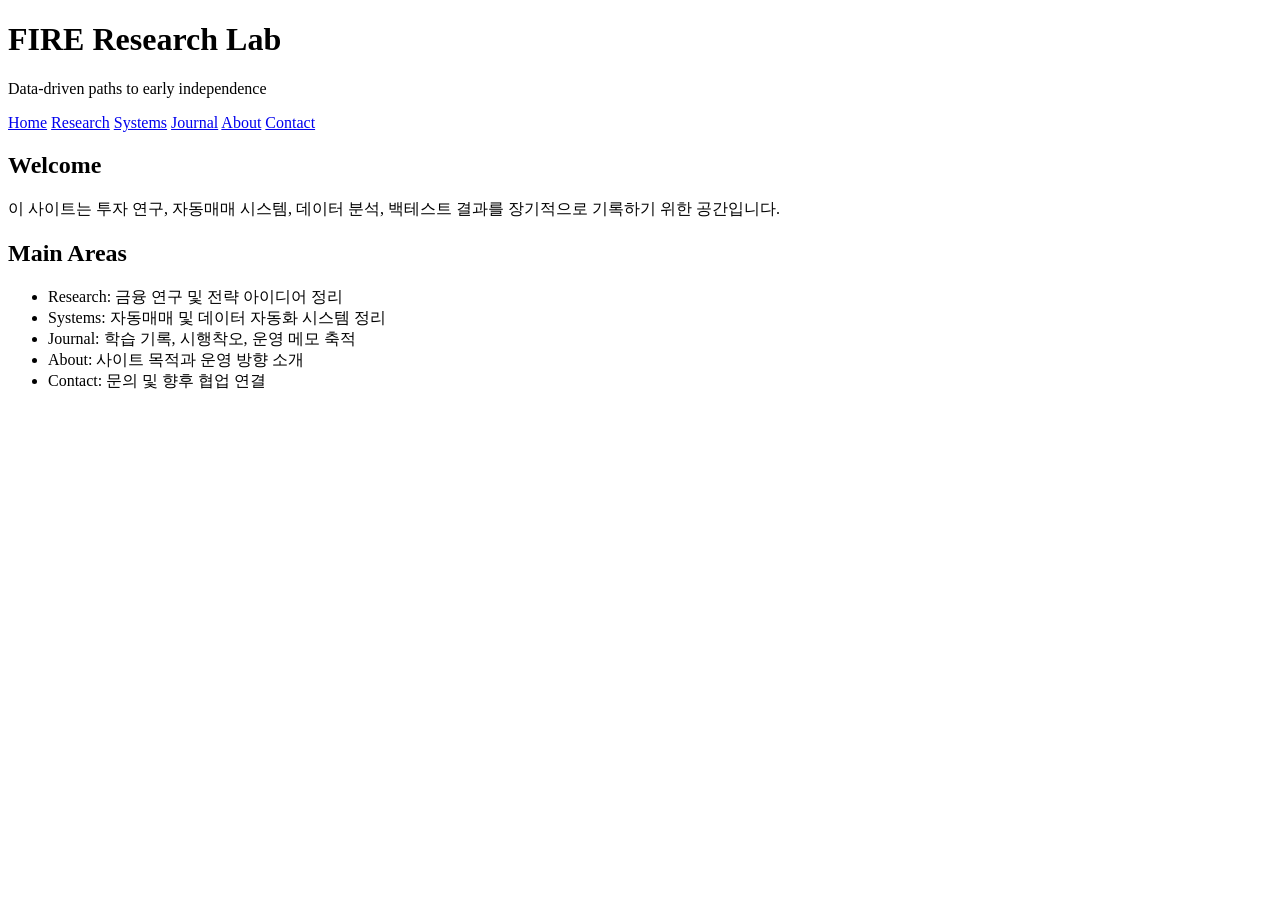
==== index.html @ 4ed4e059 "Update index.html" ====
<!DOCTYPE html>
<html lang="ko">
<head>
  <meta charset="UTF-8">
  <meta name="viewport" content="width=device-width, initial-scale=1.0">
  <title>FIRE Research Lab</title>
  <meta name="description" content="투자 연구, 자동매매, 백테스트, 데이터 분석을 기록하는 개인 금융 연구 사이트">
  <link rel="stylesheet" href="css/style.css">
</head>
<body>

  <header class="site-header">
    <div class="container">
      <h1 class="site-title">FIRE Research Lab</h1>
      <p class="site-subtitle">Data-driven paths to early independence</p>

      <nav class="site-nav">
        <a href="index.html" class="active">Home</a>
        <a href="research.html">Research</a>
        <a href="systems.html">Systems</a>
        <a href="journal.html">Journal</a>
        <a href="about.html">About</a>
        <a href="contact.html">Contact</a>
      </nav>
    </div>
  </header>

  <main class="container">
    <section class="card">
      <h2>Welcome</h2>
      <p>
        이 사이트는 투자 연구, 자동매매 시스템, 데이터 분석, 백테스트 결과를 장기적으로 기록하기 위한 공간입니다.
      </p>
    </section>

    <section class="card">
      <h2>Main Areas</h2>
      <ul>
        <li>Research: 금융 연구 및 전략 아이디어 정리</li>
        <li>Systems: 자동매매 및 데이터 자동화 시스템 정리</li>
        <li>Journal: 학습 기록, 시행착오, 운영 메모 축적</li>
        <li>About: 사이트 목적과 운영 방향 소개</li>
        <li>Contact: 문의 및 향후 협업 연결</li>
      </ul>
    </section>
  </main>

</body>
</html>
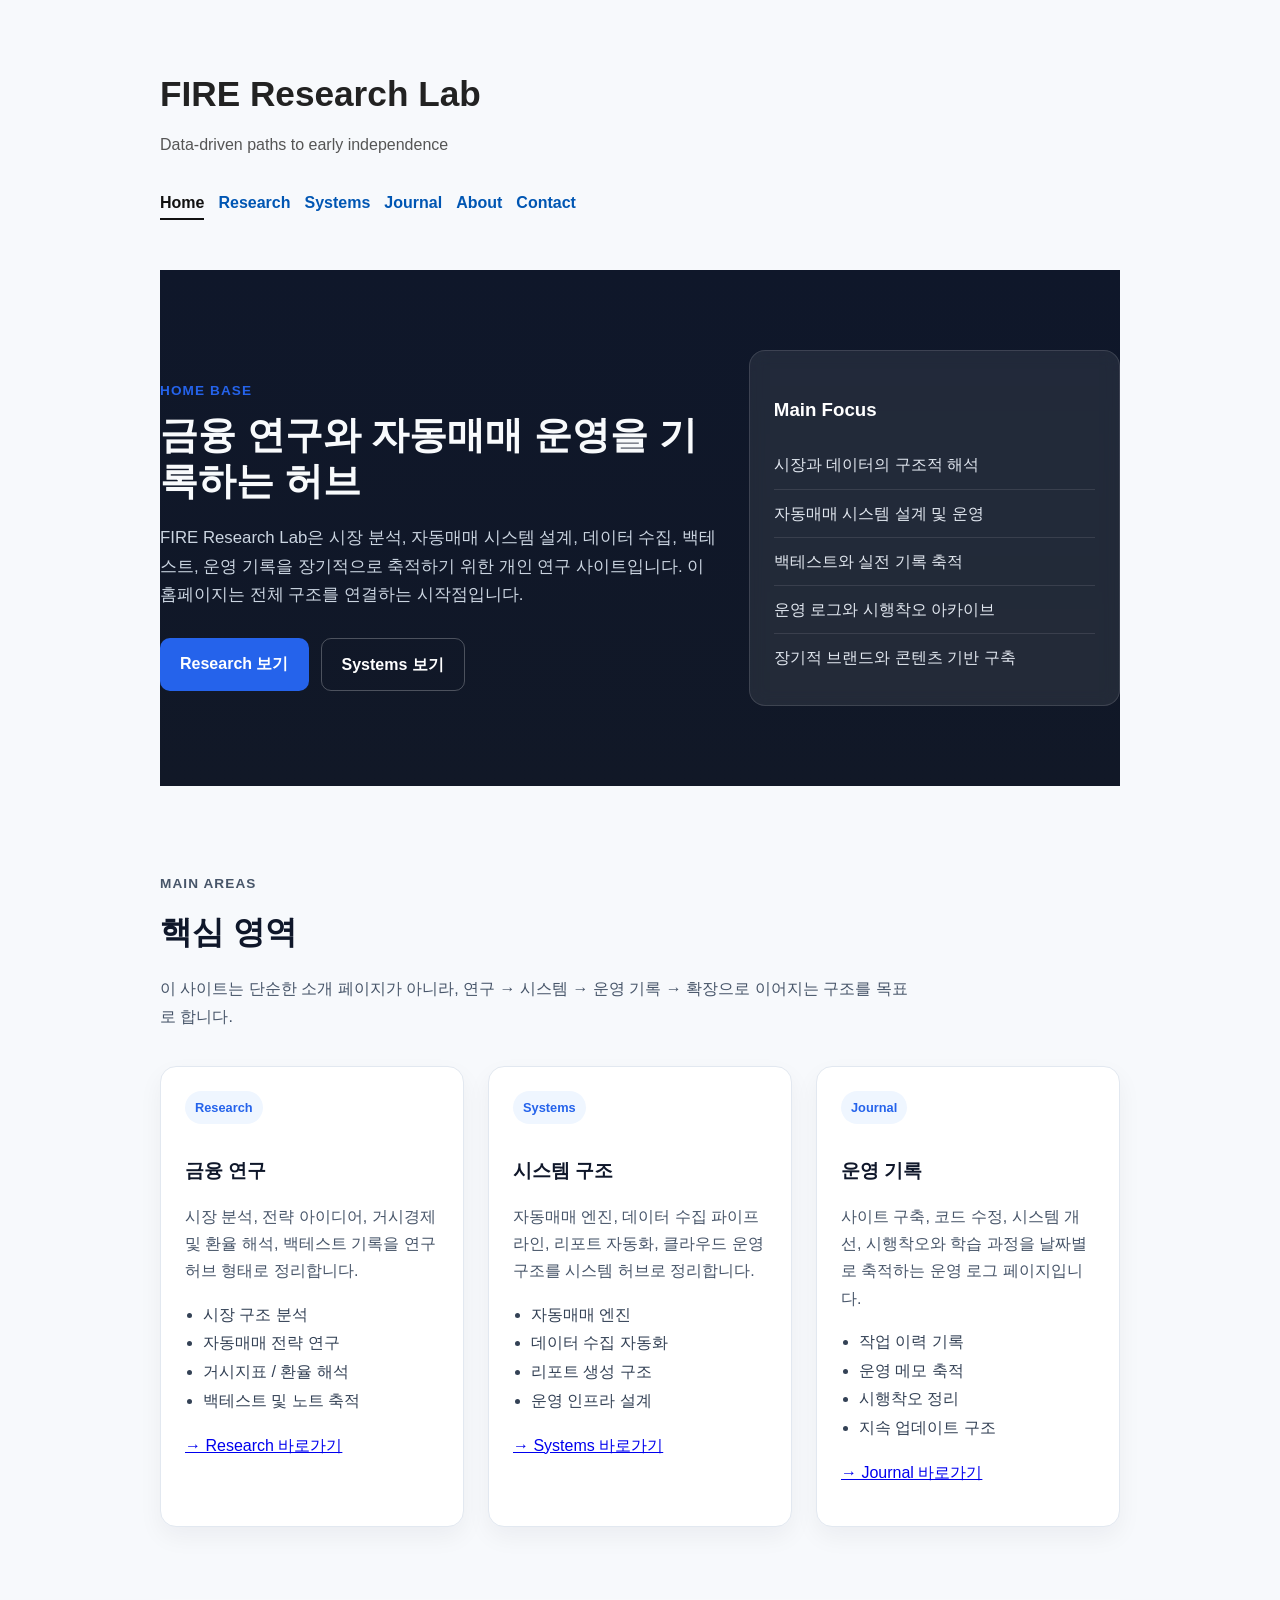
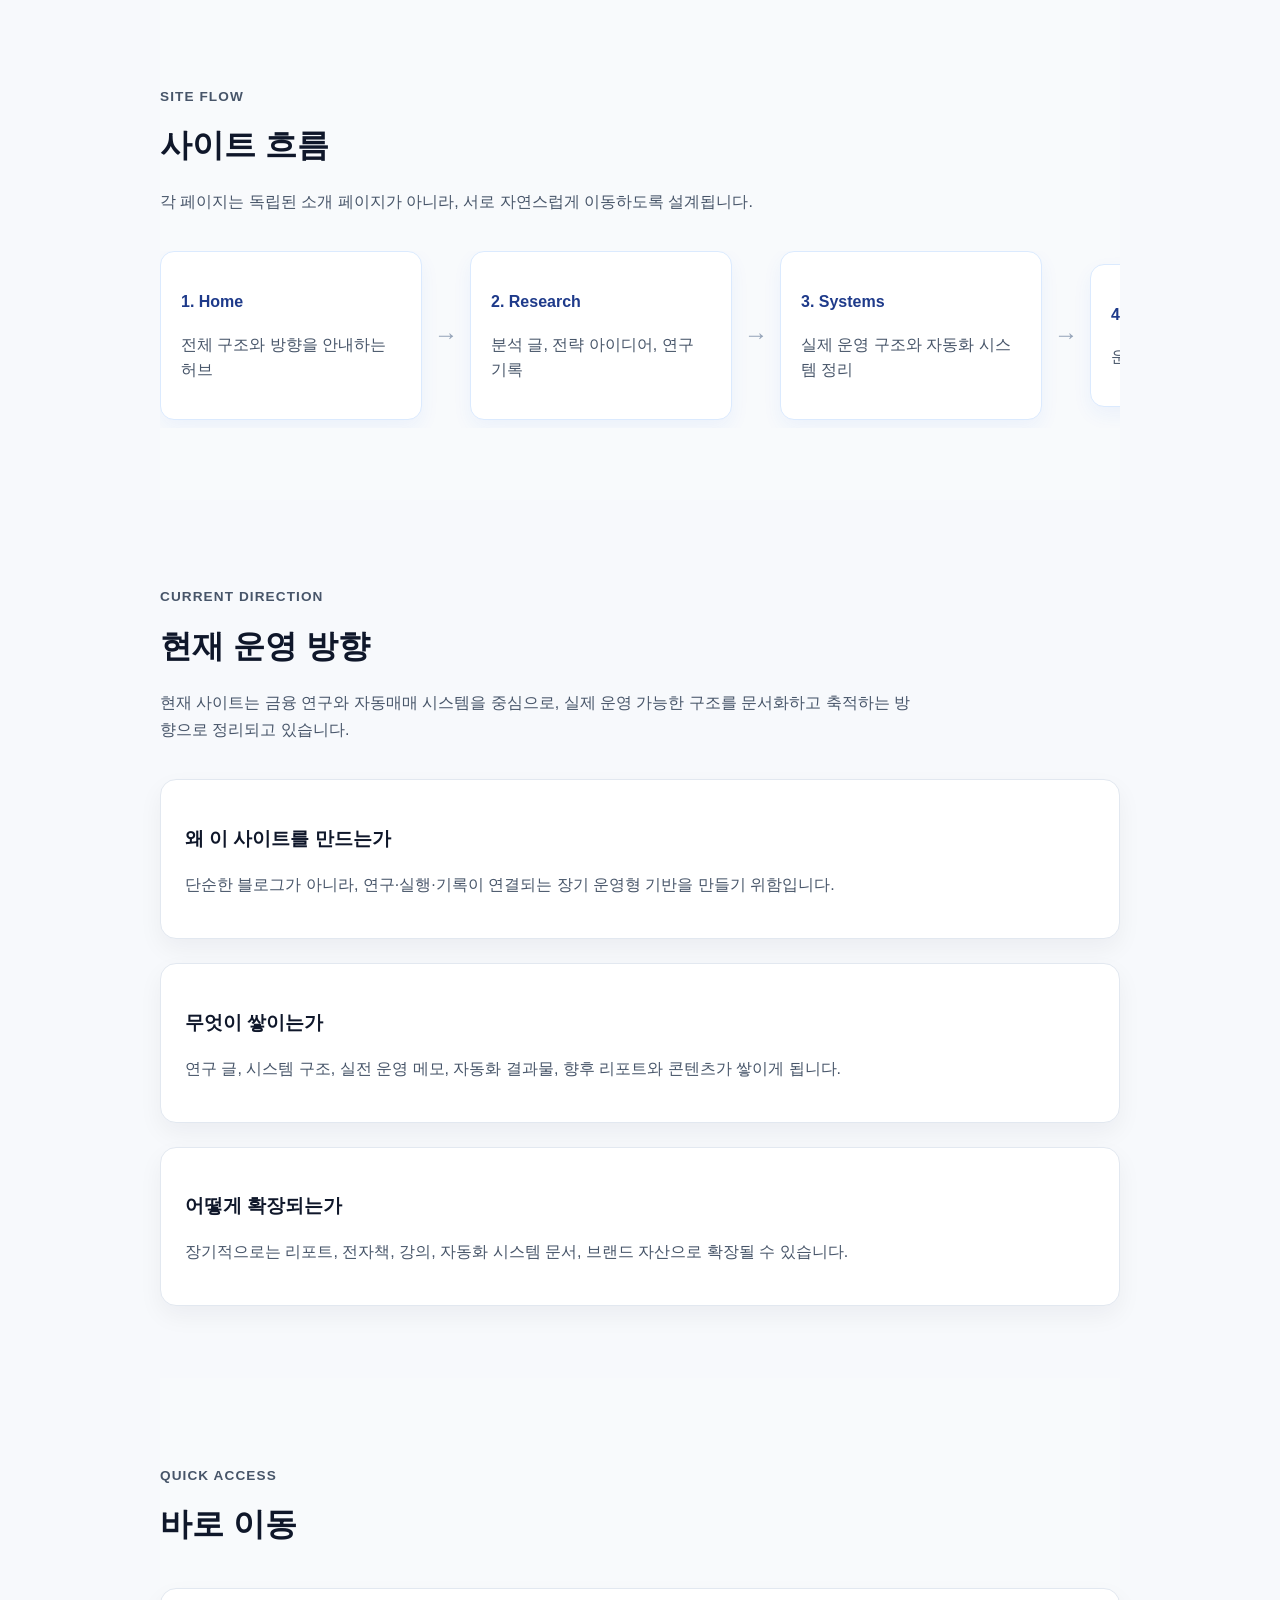
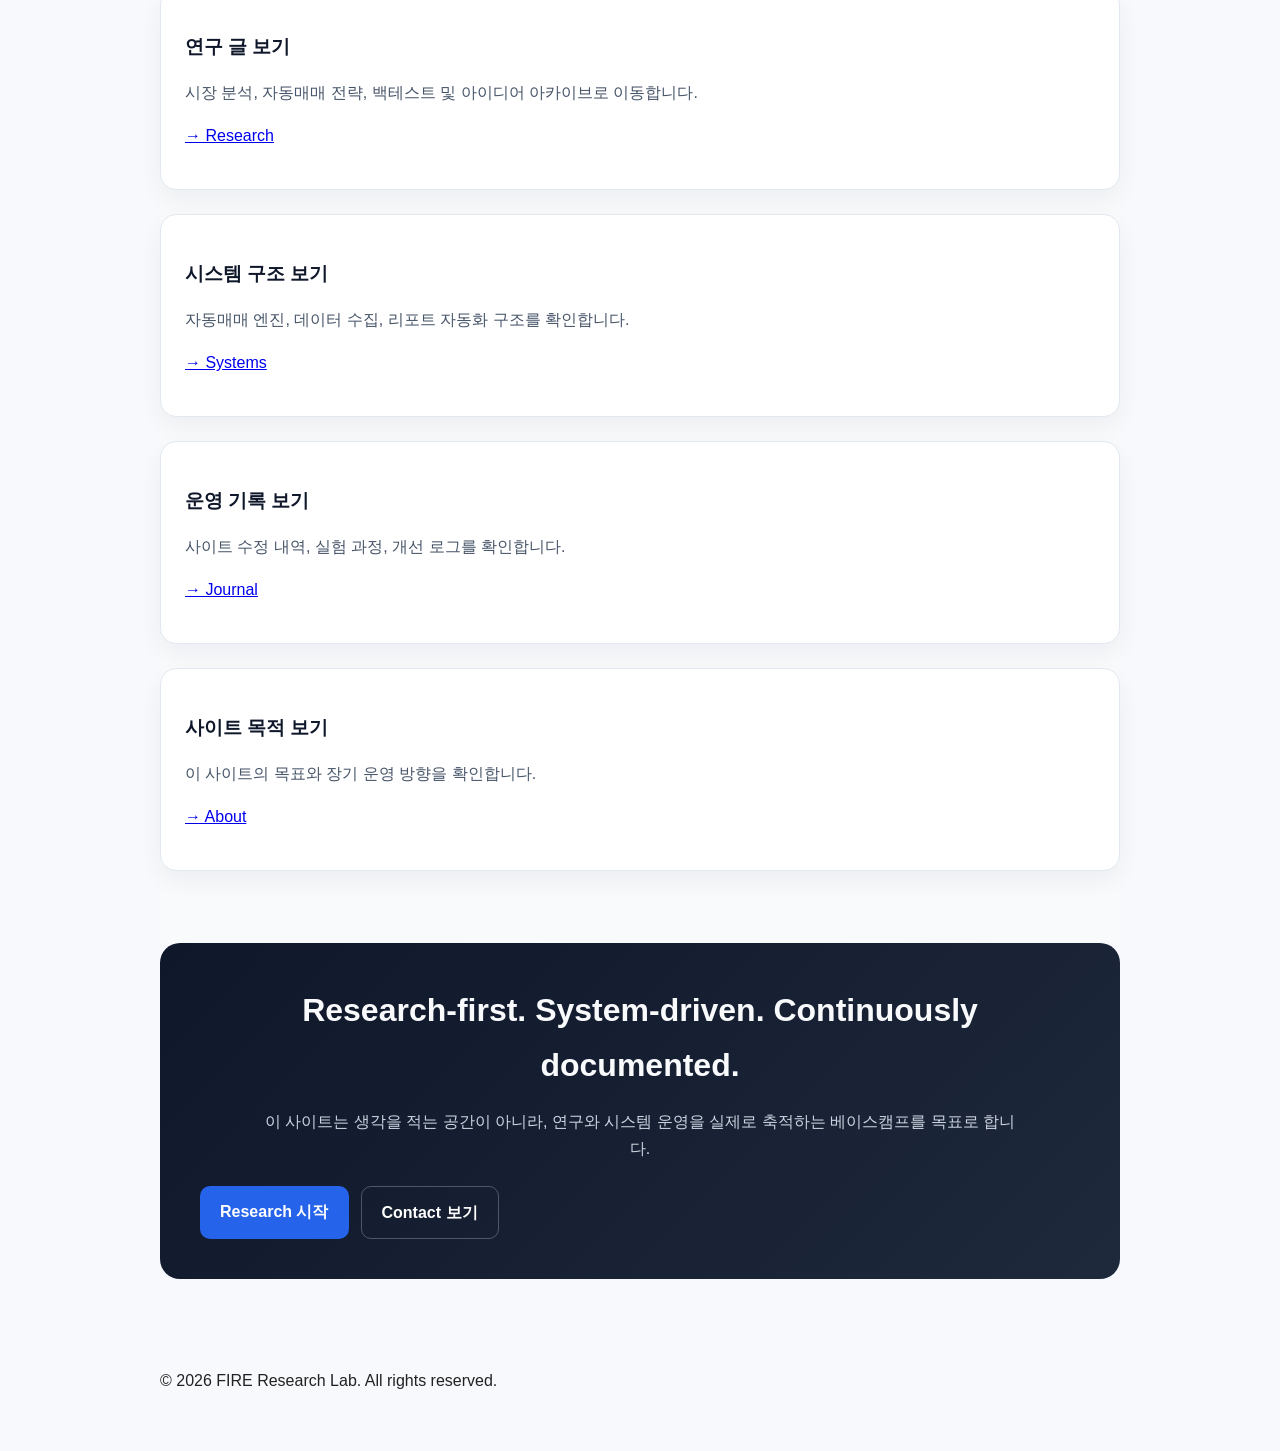
==== commit 2be46884: "Update index.html" ====
--- a/index.html
+++ b/index.html
@@ -4,7 +4,23 @@
   <meta charset="UTF-8">
   <meta name="viewport" content="width=device-width, initial-scale=1.0">
   <title>FIRE Research Lab</title>
-  <meta name="description" content="투자 연구, 자동매매, 백테스트, 데이터 분석을 기록하는 개인 금융 연구 사이트">
+  <meta name="description" content="금융 연구, 자동매매 시스템, 데이터 분석, 운영 기록을 축적하는 개인 금융 연구 사이트">
+  <meta name="keywords" content="금융 연구, 자동매매, 시스템 트레이딩, 백테스트, 데이터 분석, GitHub Pages">
+  <meta name="author" content="Ji-hyun">
+  <meta name="robots" content="index, follow">
+  <link rel="canonical" href="https://nahaebom.github.io/index.html">
+
+  <meta property="og:type" content="website">
+  <meta property="og:title" content="FIRE Research Lab">
+  <meta property="og:description" content="금융 연구, 자동매매 시스템, 데이터 분석, 운영 기록을 축적하는 개인 금융 연구 사이트">
+  <meta property="og:url" content="https://nahaebom.github.io/index.html">
+  <meta property="og:site_name" content="FIRE Research Lab">
+  <meta property="og:locale" content="ko_KR">
+
+  <meta name="twitter:card" content="summary">
+  <meta name="twitter:title" content="FIRE Research Lab">
+  <meta name="twitter:description" content="금융 연구, 자동매매 시스템, 데이터 분석, 운영 기록을 축적하는 개인 금융 연구 사이트">
+
   <link rel="stylesheet" href="css/style.css">
 </head>
 <body>
@@ -25,25 +41,240 @@
     </div>
   </header>
 
-  <main class="container">
-    <section class="card">
-      <h2>Welcome</h2>
-      <p>
-        이 사이트는 투자 연구, 자동매매 시스템, 데이터 분석, 백테스트 결과를 장기적으로 기록하기 위한 공간입니다.
-      </p>
-    </section>
-
-    <section class="card">
-      <h2>Main Areas</h2>
-      <ul>
-        <li>Research: 금융 연구 및 전략 아이디어 정리</li>
-        <li>Systems: 자동매매 및 데이터 자동화 시스템 정리</li>
-        <li>Journal: 학습 기록, 시행착오, 운영 메모 축적</li>
-        <li>About: 사이트 목적과 운영 방향 소개</li>
-        <li>Contact: 문의 및 향후 협업 연결</li>
-      </ul>
+  <main>
+    <!-- Hero -->
+    <section class="page-hero">
+      <div class="container">
+        <div class="hero-grid">
+          <div>
+            <p class="section-eyebrow">Home Base</p>
+            <h2 class="page-title">금융 연구와 자동매매 운영을 기록하는 허브</h2>
+            <p class="page-description">
+              FIRE Research Lab은 시장 분석, 자동매매 시스템 설계, 데이터 수집,
+              백테스트, 운영 기록을 장기적으로 축적하기 위한 개인 연구 사이트입니다.
+              이 홈페이지는 전체 구조를 연결하는 시작점입니다.
+            </p>
+
+            <div class="hero-actions">
+              <a href="research.html" class="btn btn-primary">Research 보기</a>
+              <a href="systems.html" class="btn btn-secondary">Systems 보기</a>
+            </div>
+          </div>
+
+          <div class="hero-card">
+            <h3>Main Focus</h3>
+            <ul class="hero-list">
+              <li>시장과 데이터의 구조적 해석</li>
+              <li>자동매매 시스템 설계 및 운영</li>
+              <li>백테스트와 실전 기록 축적</li>
+              <li>운영 로그와 시행착오 아카이브</li>
+              <li>장기적 브랜드와 콘텐츠 기반 구축</li>
+            </ul>
+          </div>
+        </div>
+      </div>
+    </section>
+
+    <!-- Main Areas -->
+    <section class="content-section">
+      <div class="container">
+        <div class="section-heading">
+          <p class="section-eyebrow">Main Areas</p>
+          <h2>핵심 영역</h2>
+          <p>
+            이 사이트는 단순한 소개 페이지가 아니라,
+            연구 → 시스템 → 운영 기록 → 확장으로 이어지는 구조를 목표로 합니다.
+          </p>
+        </div>
+
+        <div class="card-grid three-col">
+          <article class="info-card">
+            <span class="card-tag">Research</span>
+            <h3>금융 연구</h3>
+            <p>
+              시장 분석, 전략 아이디어, 거시경제 및 환율 해석,
+              백테스트 기록을 연구 허브 형태로 정리합니다.
+            </p>
+            <ul class="feature-list">
+              <li>시장 구조 분석</li>
+              <li>자동매매 전략 연구</li>
+              <li>거시지표 / 환율 해석</li>
+              <li>백테스트 및 노트 축적</li>
+            </ul>
+            <p><a href="research.html">→ Research 바로가기</a></p>
+          </article>
+
+          <article class="info-card">
+            <span class="card-tag">Systems</span>
+            <h3>시스템 구조</h3>
+            <p>
+              자동매매 엔진, 데이터 수집 파이프라인, 리포트 자동화,
+              클라우드 운영 구조를 시스템 허브로 정리합니다.
+            </p>
+            <ul class="feature-list">
+              <li>자동매매 엔진</li>
+              <li>데이터 수집 자동화</li>
+              <li>리포트 생성 구조</li>
+              <li>운영 인프라 설계</li>
+            </ul>
+            <p><a href="systems.html">→ Systems 바로가기</a></p>
+          </article>
+
+          <article class="info-card">
+            <span class="card-tag">Journal</span>
+            <h3>운영 기록</h3>
+            <p>
+              사이트 구축, 코드 수정, 시스템 개선, 시행착오와
+              학습 과정을 날짜별로 축적하는 운영 로그 페이지입니다.
+            </p>
+            <ul class="feature-list">
+              <li>작업 이력 기록</li>
+              <li>운영 메모 축적</li>
+              <li>시행착오 정리</li>
+              <li>지속 업데이트 구조</li>
+            </ul>
+            <p><a href="journal.html">→ Journal 바로가기</a></p>
+          </article>
+        </div>
+      </div>
+    </section>
+
+    <!-- Site Flow -->
+    <section class="content-section alt-section">
+      <div class="container">
+        <div class="section-heading">
+          <p class="section-eyebrow">Site Flow</p>
+          <h2>사이트 흐름</h2>
+          <p>
+            각 페이지는 독립된 소개 페이지가 아니라, 서로 자연스럽게 이동하도록 설계됩니다.
+          </p>
+        </div>
+
+        <div class="architecture-flow">
+          <div class="flow-box">
+            <h3>1. Home</h3>
+            <p>전체 구조와 방향을 안내하는 허브</p>
+          </div>
+          <div class="flow-arrow">→</div>
+          <div class="flow-box">
+            <h3>2. Research</h3>
+            <p>분석 글, 전략 아이디어, 연구 기록</p>
+          </div>
+          <div class="flow-arrow">→</div>
+          <div class="flow-box">
+            <h3>3. Systems</h3>
+            <p>실제 운영 구조와 자동화 시스템 정리</p>
+          </div>
+          <div class="flow-arrow">→</div>
+          <div class="flow-box">
+            <h3>4. Journal</h3>
+            <p>운영 로그와 개선 이력 축적</p>
+          </div>
+          <div class="flow-arrow">→</div>
+          <div class="flow-box">
+            <h3>5. Contact</h3>
+            <p>향후 문의 및 협업 연결</p>
+          </div>
+        </div>
+      </div>
+    </section>
+
+    <!-- Current Direction -->
+    <section class="content-section">
+      <div class="container">
+        <div class="section-heading">
+          <p class="section-eyebrow">Current Direction</p>
+          <h2>현재 운영 방향</h2>
+          <p>
+            현재 사이트는 금융 연구와 자동매매 시스템을 중심으로,
+            실제 운영 가능한 구조를 문서화하고 축적하는 방향으로 정리되고 있습니다.
+          </p>
+        </div>
+
+        <div class="card-grid">
+          <article class="info-card">
+            <h3>왜 이 사이트를 만드는가</h3>
+            <p>
+              단순한 블로그가 아니라, 연구·실행·기록이 연결되는 장기 운영형 기반을 만들기 위함입니다.
+            </p>
+          </article>
+
+          <article class="info-card">
+            <h3>무엇이 쌓이는가</h3>
+            <p>
+              연구 글, 시스템 구조, 실전 운영 메모, 자동화 결과물, 향후 리포트와 콘텐츠가 쌓이게 됩니다.
+            </p>
+          </article>
+
+          <article class="info-card">
+            <h3>어떻게 확장되는가</h3>
+            <p>
+              장기적으로는 리포트, 전자책, 강의, 자동화 시스템 문서, 브랜드 자산으로 확장될 수 있습니다.
+            </p>
+          </article>
+        </div>
+      </div>
+    </section>
+
+    <!-- Quick Access -->
+    <section class="content-section alt-section">
+      <div class="container">
+        <div class="section-heading">
+          <p class="section-eyebrow">Quick Access</p>
+          <h2>바로 이동</h2>
+        </div>
+
+        <div class="card-grid two-col">
+          <article class="info-card">
+            <h3>연구 글 보기</h3>
+            <p>시장 분석, 자동매매 전략, 백테스트 및 아이디어 아카이브로 이동합니다.</p>
+            <p><a href="research.html">→ Research</a></p>
+          </article>
+
+          <article class="info-card">
+            <h3>시스템 구조 보기</h3>
+            <p>자동매매 엔진, 데이터 수집, 리포트 자동화 구조를 확인합니다.</p>
+            <p><a href="systems.html">→ Systems</a></p>
+          </article>
+
+          <article class="info-card">
+            <h3>운영 기록 보기</h3>
+            <p>사이트 수정 내역, 실험 과정, 개선 로그를 확인합니다.</p>
+            <p><a href="journal.html">→ Journal</a></p>
+          </article>
+
+          <article class="info-card">
+            <h3>사이트 목적 보기</h3>
+            <p>이 사이트의 목표와 장기 운영 방향을 확인합니다.</p>
+            <p><a href="about.html">→ About</a></p>
+          </article>
+        </div>
+      </div>
+    </section>
+
+    <!-- CTA -->
+    <section class="content-section cta-section">
+      <div class="container">
+        <div class="cta-box">
+          <h2>Research-first. System-driven. Continuously documented.</h2>
+          <p>
+            이 사이트는 생각을 적는 공간이 아니라,
+            연구와 시스템 운영을 실제로 축적하는 베이스캠프를 목표로 합니다.
+          </p>
+          <div class="hero-actions">
+            <a href="research.html" class="btn btn-primary">Research 시작</a>
+            <a href="contact.html" class="btn btn-secondary">Contact 보기</a>
+          </div>
+        </div>
+      </div>
     </section>
   </main>
+
+  <footer class="site-footer">
+    <div class="container">
+      <p>&copy; 2026 FIRE Research Lab. All rights reserved.</p>
+    </div>
+  </footer>
 
 </body>
 </html>
--- a/css/style.css
+++ b/css/style.css
@@ -0,0 +1,477 @@
+body {
+  font-family: Arial, sans-serif;
+  max-width: 960px;
+  margin: 0 auto;
+  padding: 0 20px 40px;
+  line-height: 1.7;
+  background: #f7f9fc;
+  color: #222;
+}
+
+.container {
+  width: 100%;
+}
+
+.site-header {
+  padding: 40px 0 20px;
+}
+
+.site-title {
+  font-size: 2.2rem;
+  margin-bottom: 8px;
+}
+
+.site-subtitle {
+  color: #555;
+  margin-top: 0;
+}
+
+.site-nav {
+  margin: 30px 0;
+  display: flex;
+  flex-wrap: wrap;
+  gap: 14px;
+}
+
+.site-nav a {
+  text-decoration: none;
+  color: #0056b3;
+  font-weight: bold;
+}
+
+.site-nav a.active {
+  color: #111;
+  border-bottom: 2px solid #111;
+  padding-bottom: 2px;
+}
+
+.card {
+  background: white;
+  padding: 24px;
+  border-radius: 12px;
+  box-shadow: 0 2px 10px rgba(0,0,0,0.06);
+  margin-top: 24px;
+}
+
+h2 {
+  margin-top: 0;
+}
+
+ul {
+  padding-left: 20px;
+}
+
+@media (max-width: 640px) {
+  body {
+    padding: 0 16px 32px;
+  }
+
+  .site-title {
+    font-size: 1.8rem;
+  }
+
+  .site-nav {
+    gap: 10px;
+  }
+}
+
+
+/* =========================
+   Systems Page
+========================= */
+
+.page-hero {
+  padding: 80px 0;
+  background: linear-gradient(180deg, #0f172a 0%, #111827 100%);
+  color: #f8fafc;
+}
+
+.hero-grid {
+  display: grid;
+  grid-template-columns: 1.5fr 1fr;
+  gap: 32px;
+  align-items: center;
+}
+
+.page-title {
+  font-size: 2.4rem;
+  line-height: 1.2;
+  margin-bottom: 20px;
+}
+
+.page-description {
+  font-size: 1.05rem;
+  color: #cbd5e1;
+  max-width: 700px;
+  margin-bottom: 28px;
+}
+
+.hero-card {
+  background: rgba(255, 255, 255, 0.08);
+  border: 1px solid rgba(255, 255, 255, 0.12);
+  border-radius: 16px;
+  padding: 24px;
+  backdrop-filter: blur(8px);
+}
+
+.hero-card h3 {
+  margin-bottom: 16px;
+  color: #ffffff;
+}
+
+.hero-list {
+  list-style: none;
+  padding: 0;
+  margin: 0;
+}
+
+.hero-list li {
+  padding: 10px 0;
+  border-bottom: 1px solid rgba(255,255,255,0.1);
+  color: #e2e8f0;
+}
+
+.hero-list li:last-child {
+  border-bottom: none;
+}
+
+.hero-actions {
+  display: flex;
+  gap: 12px;
+  flex-wrap: wrap;
+}
+
+.btn {
+  display: inline-block;
+  padding: 12px 20px;
+  border-radius: 10px;
+  text-decoration: none;
+  font-weight: 600;
+  transition: 0.2s ease;
+}
+
+.btn-primary {
+  background: #2563eb;
+  color: #fff;
+}
+
+.btn-primary:hover {
+  background: #1d4ed8;
+}
+
+.btn-secondary {
+  background: transparent;
+  color: #fff;
+  border: 1px solid rgba(255,255,255,0.25);
+}
+
+.btn-secondary:hover {
+  background: rgba(255,255,255,0.08);
+}
+
+.content-section {
+  padding: 72px 0;
+}
+
+.alt-section {
+  background: #f8fafc;
+}
+
+.section-heading {
+  margin-bottom: 36px;
+}
+
+.section-eyebrow {
+  display: inline-block;
+  font-size: 0.85rem;
+  font-weight: 700;
+  letter-spacing: 0.08em;
+  text-transform: uppercase;
+  color: #2563eb;
+  margin-bottom: 10px;
+}
+
+.section-heading h2 {
+  font-size: 2rem;
+  margin-bottom: 12px;
+  color: #0f172a;
+}
+
+.section-heading p {
+  max-width: 760px;
+  color: #475569;
+  line-height: 1.7;
+}
+
+.card-grid {
+  display: grid;
+  gap: 24px;
+}
+
+.three-col {
+  grid-template-columns: repeat(3, 1fr);
+}
+
+.info-card,
+.module-card {
+  background: #ffffff;
+  border: 1px solid #e2e8f0;
+  border-radius: 16px;
+  padding: 24px;
+  box-shadow: 0 10px 24px rgba(15, 23, 42, 0.05);
+}
+
+.card-tag {
+  display: inline-block;
+  margin-bottom: 12px;
+  font-size: 0.8rem;
+  font-weight: 700;
+  color: #2563eb;
+  background: #eff6ff;
+  padding: 6px 10px;
+  border-radius: 999px;
+}
+
+.info-card h3,
+.module-card h3 {
+  margin-bottom: 14px;
+  color: #0f172a;
+}
+
+.info-card p,
+.module-card p {
+  color: #475569;
+  line-height: 1.7;
+}
+
+.feature-list {
+  margin-top: 16px;
+  padding-left: 18px;
+  color: #334155;
+  line-height: 1.8;
+}
+
+.architecture-flow {
+  display: grid;
+  grid-template-columns: repeat(9, auto);
+  gap: 12px;
+  align-items: center;
+  overflow-x: auto;
+  padding-bottom: 8px;
+}
+
+.flow-box {
+  min-width: 220px;
+  background: #fff;
+  border: 1px solid #dbeafe;
+  border-radius: 14px;
+  padding: 20px;
+  box-shadow: 0 8px 20px rgba(37, 99, 235, 0.06);
+}
+
+.flow-box h3 {
+  font-size: 1rem;
+  margin-bottom: 10px;
+  color: #1e3a8a;
+}
+
+.flow-box p {
+  color: #475569;
+  line-height: 1.6;
+}
+
+.flow-arrow {
+  font-size: 1.5rem;
+  color: #94a3b8;
+  text-align: center;
+}
+
+.system-note {
+  margin-top: 24px;
+  padding: 18px 20px;
+  background: #eff6ff;
+  border-left: 4px solid #2563eb;
+  border-radius: 10px;
+  color: #1e293b;
+  line-height: 1.7;
+}
+
+.module-grid {
+  display: grid;
+  grid-template-columns: repeat(3, 1fr);
+  gap: 24px;
+}
+
+.module-summary {
+  margin-bottom: 14px;
+}
+
+.stack-table-wrap {
+  overflow-x: auto;
+}
+
+.stack-table {
+  width: 100%;
+  border-collapse: collapse;
+  background: #ffffff;
+  border-radius: 12px;
+  overflow: hidden;
+  border: 1px solid #e2e8f0;
+}
+
+.stack-table th,
+.stack-table td {
+  padding: 16px;
+  text-align: left;
+  border-bottom: 1px solid #e2e8f0;
+}
+
+.stack-table th {
+  background: #0f172a;
+  color: #fff;
+}
+
+.stack-table td {
+  color: #334155;
+}
+
+.timeline {
+  display: grid;
+  gap: 20px;
+}
+
+.timeline-item {
+  display: grid;
+  grid-template-columns: 140px 1fr;
+  gap: 20px;
+  align-items: start;
+}
+
+.timeline-phase {
+  background: #0f172a;
+  color: #fff;
+  font-weight: 700;
+  padding: 12px 16px;
+  border-radius: 10px;
+  text-align: center;
+}
+
+.timeline-content {
+  background: #fff;
+  border: 1px solid #e2e8f0;
+  border-radius: 14px;
+  padding: 20px;
+}
+
+.timeline-content h3 {
+  margin-bottom: 10px;
+  color: #0f172a;
+}
+
+.timeline-content p {
+  color: #475569;
+  line-height: 1.7;
+}
+
+.cta-section {
+  padding-top: 0;
+}
+
+.cta-box {
+  background: linear-gradient(135deg, #0f172a, #1e293b);
+  color: #f8fafc;
+  border-radius: 20px;
+  padding: 40px;
+  text-align: center;
+}
+
+.cta-box h2 {
+  margin-bottom: 16px;
+  font-size: 2rem;
+}
+
+.cta-box p {
+  max-width: 760px;
+  margin: 0 auto 24px;
+  color: #cbd5e1;
+  line-height: 1.7;
+}
+
+/* Responsive */
+@media (max-width: 1024px) {
+  .hero-grid,
+  .three-col,
+  .module-grid {
+    grid-template-columns: 1fr;
+  }
+
+  .timeline-item {
+    grid-template-columns: 1fr;
+  }
+}
+
+@media (max-width: 768px) {
+  .page-title {
+    font-size: 2rem;
+  }
+
+  .section-heading h2 {
+    font-size: 1.6rem;
+  }
+
+  .content-section,
+  .page-hero {
+    padding: 56px 0;
+  }
+
+  .cta-box {
+    padding: 28px;
+  }
+}
+
+
+/* =========================
+   Research Page
+========================= */
+
+.research-hero {
+  background: linear-gradient(180deg, #0b1220 0%, #172033 100%);
+}
+
+.archive-list {
+  display: grid;
+  gap: 18px;
+}
+
+.archive-item {
+  display: grid;
+  grid-template-columns: 120px 1fr;
+  gap: 20px;
+  background: #ffffff;
+  border: 1px solid #e2e8f0;
+  border-radius: 14px;
+  padding: 20px;
+  box-shadow: 0 10px 24px rgba(15, 23, 42, 0.05);
+}
+
+.archive-date {
+  font-weight: 700;
+  color: #2563eb;
+  font-size: 0.95rem;
+}
+
+.archive-content h3 {
+  margin-bottom: 10px;
+  color: #0f172a;
+}
+
+.archive-content p {
+  color: #475569;
+  line-height: 1.7;
+}
+
+@media (max-width: 768px) {
+  .archive-item {
+    grid-template-columns: 1fr;
+  }
+}
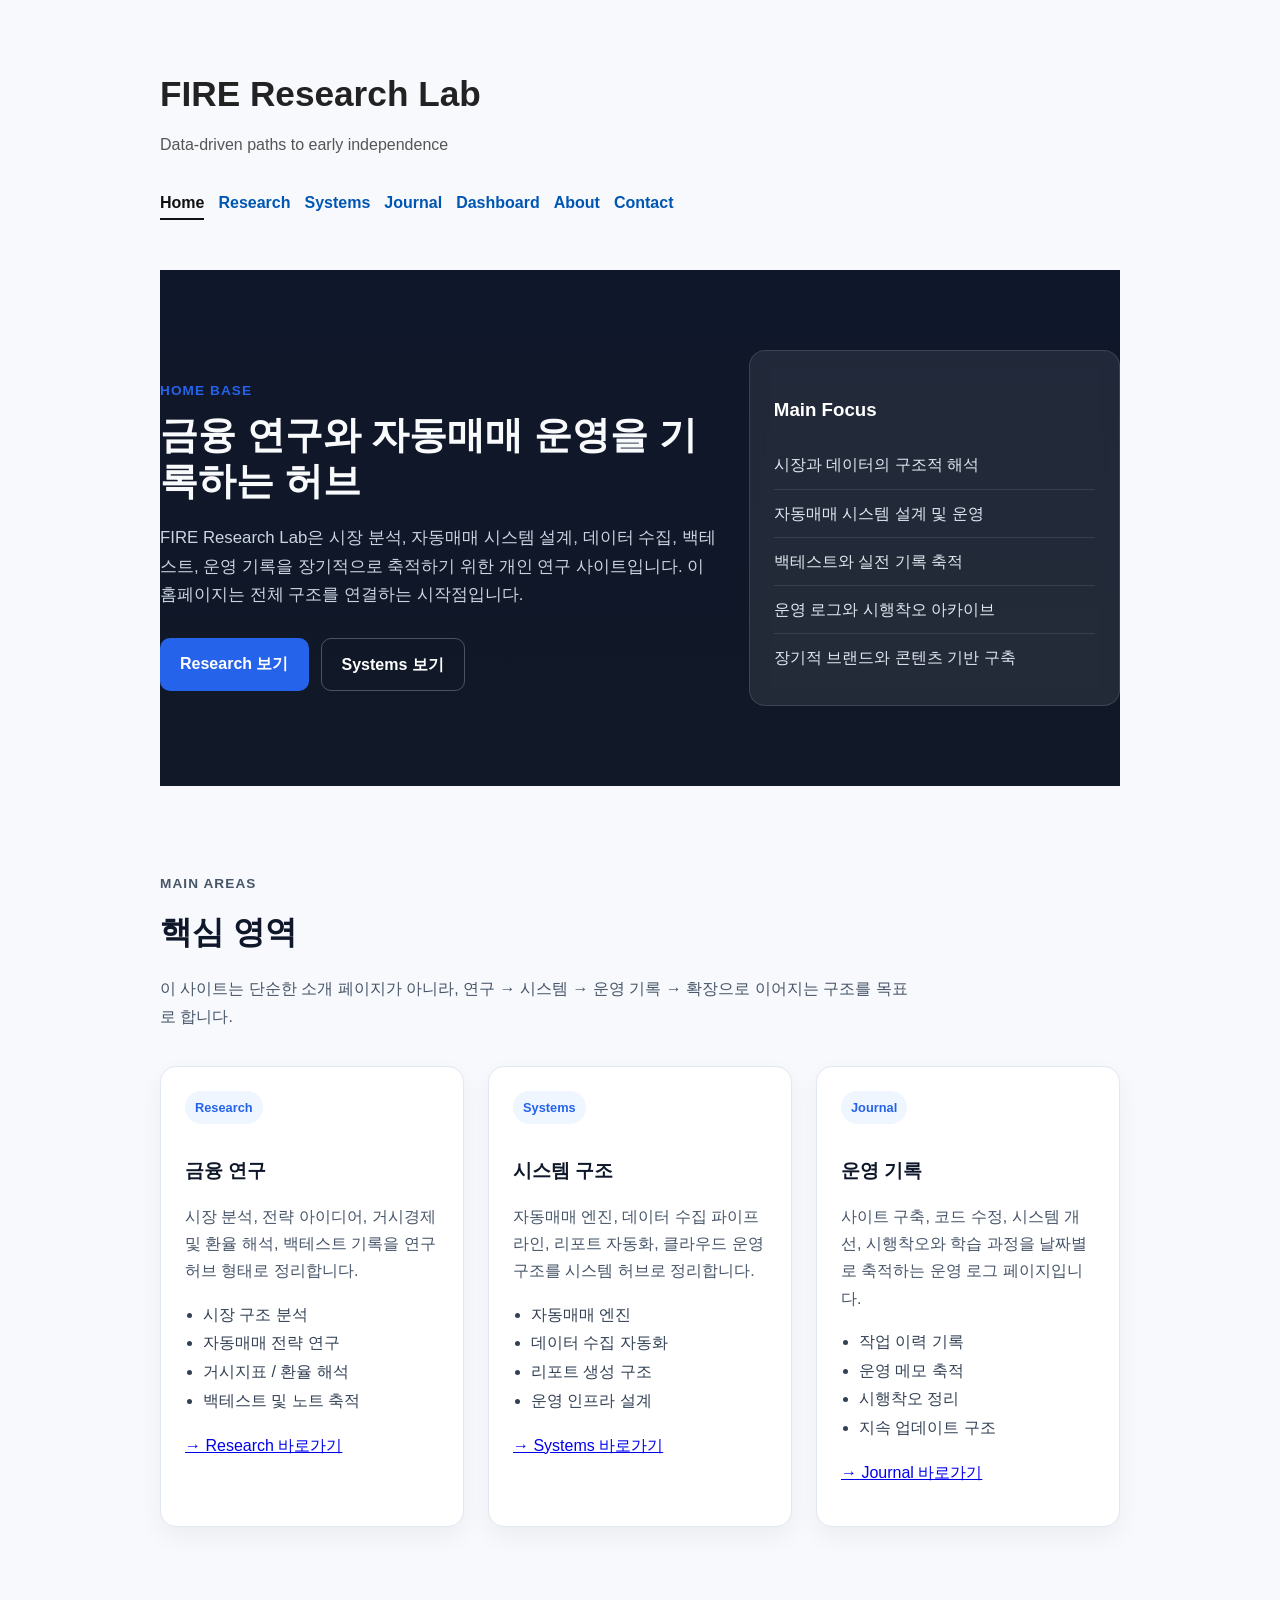
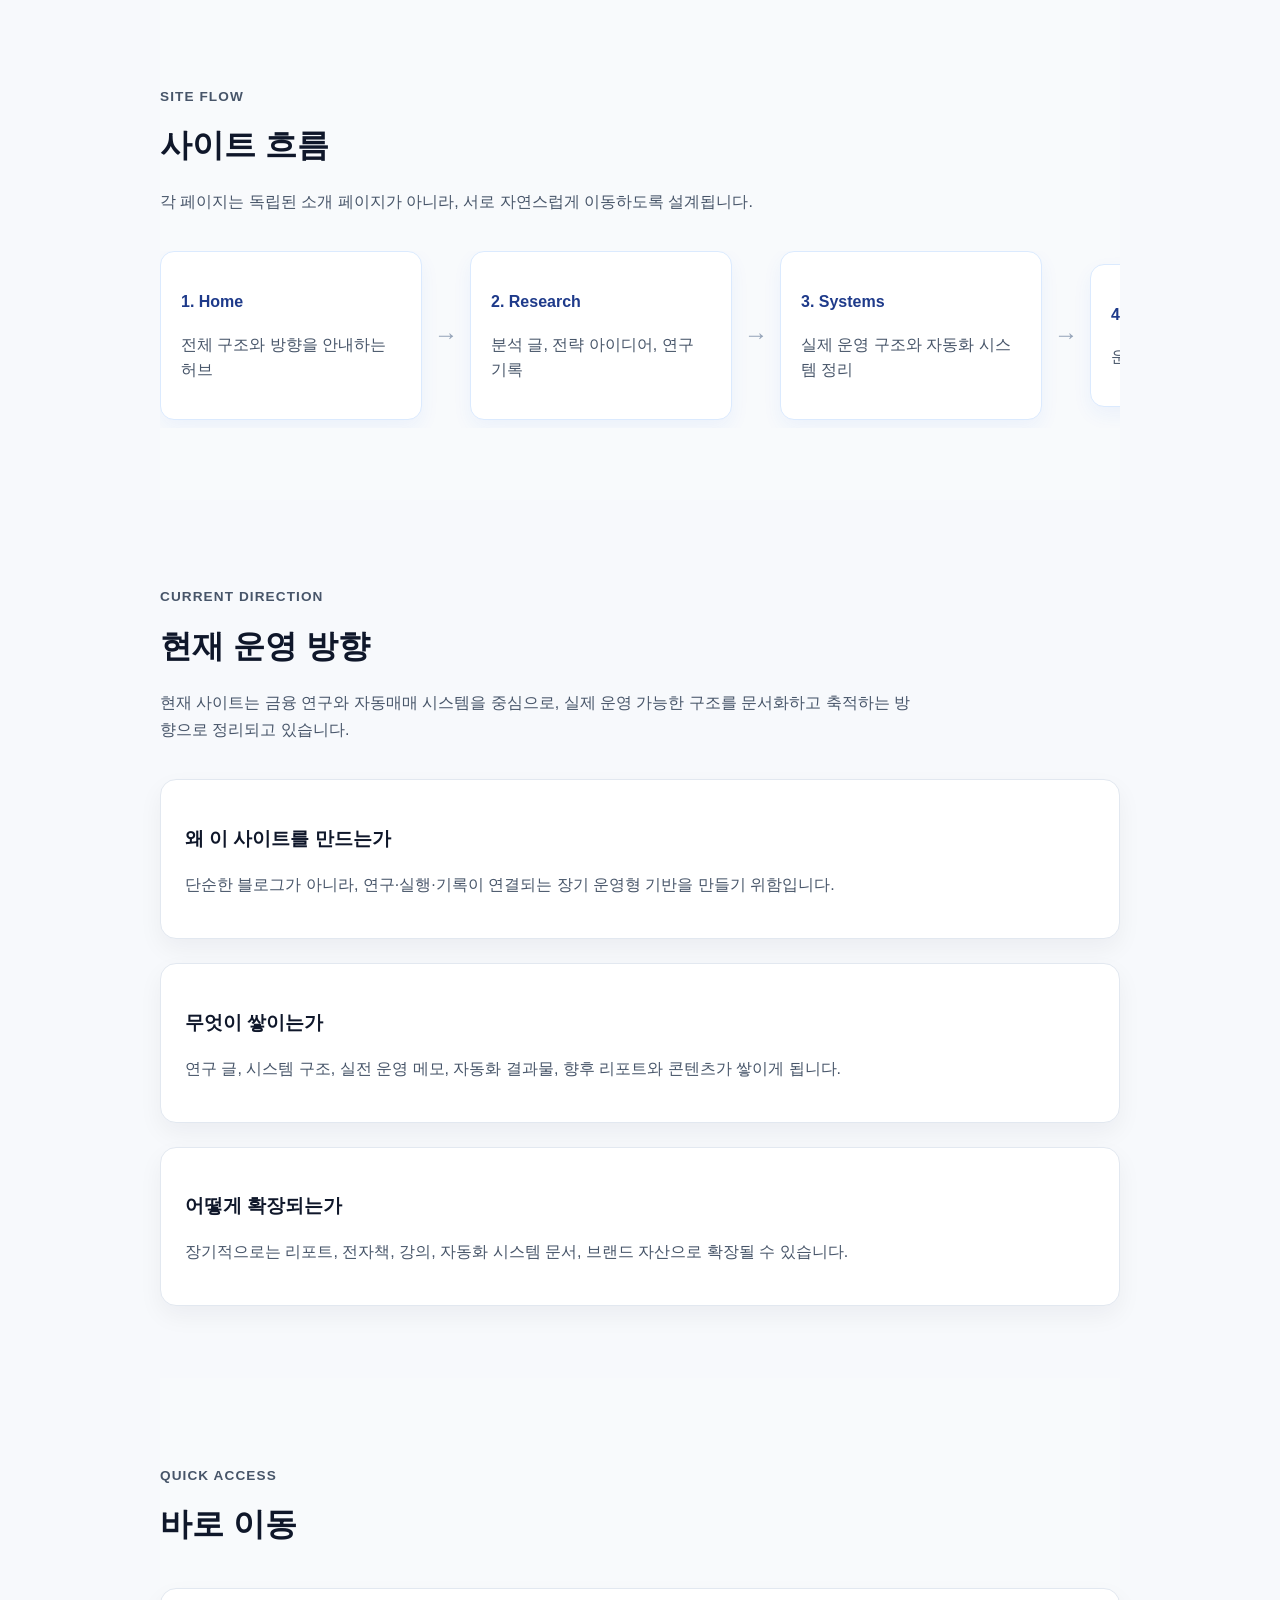
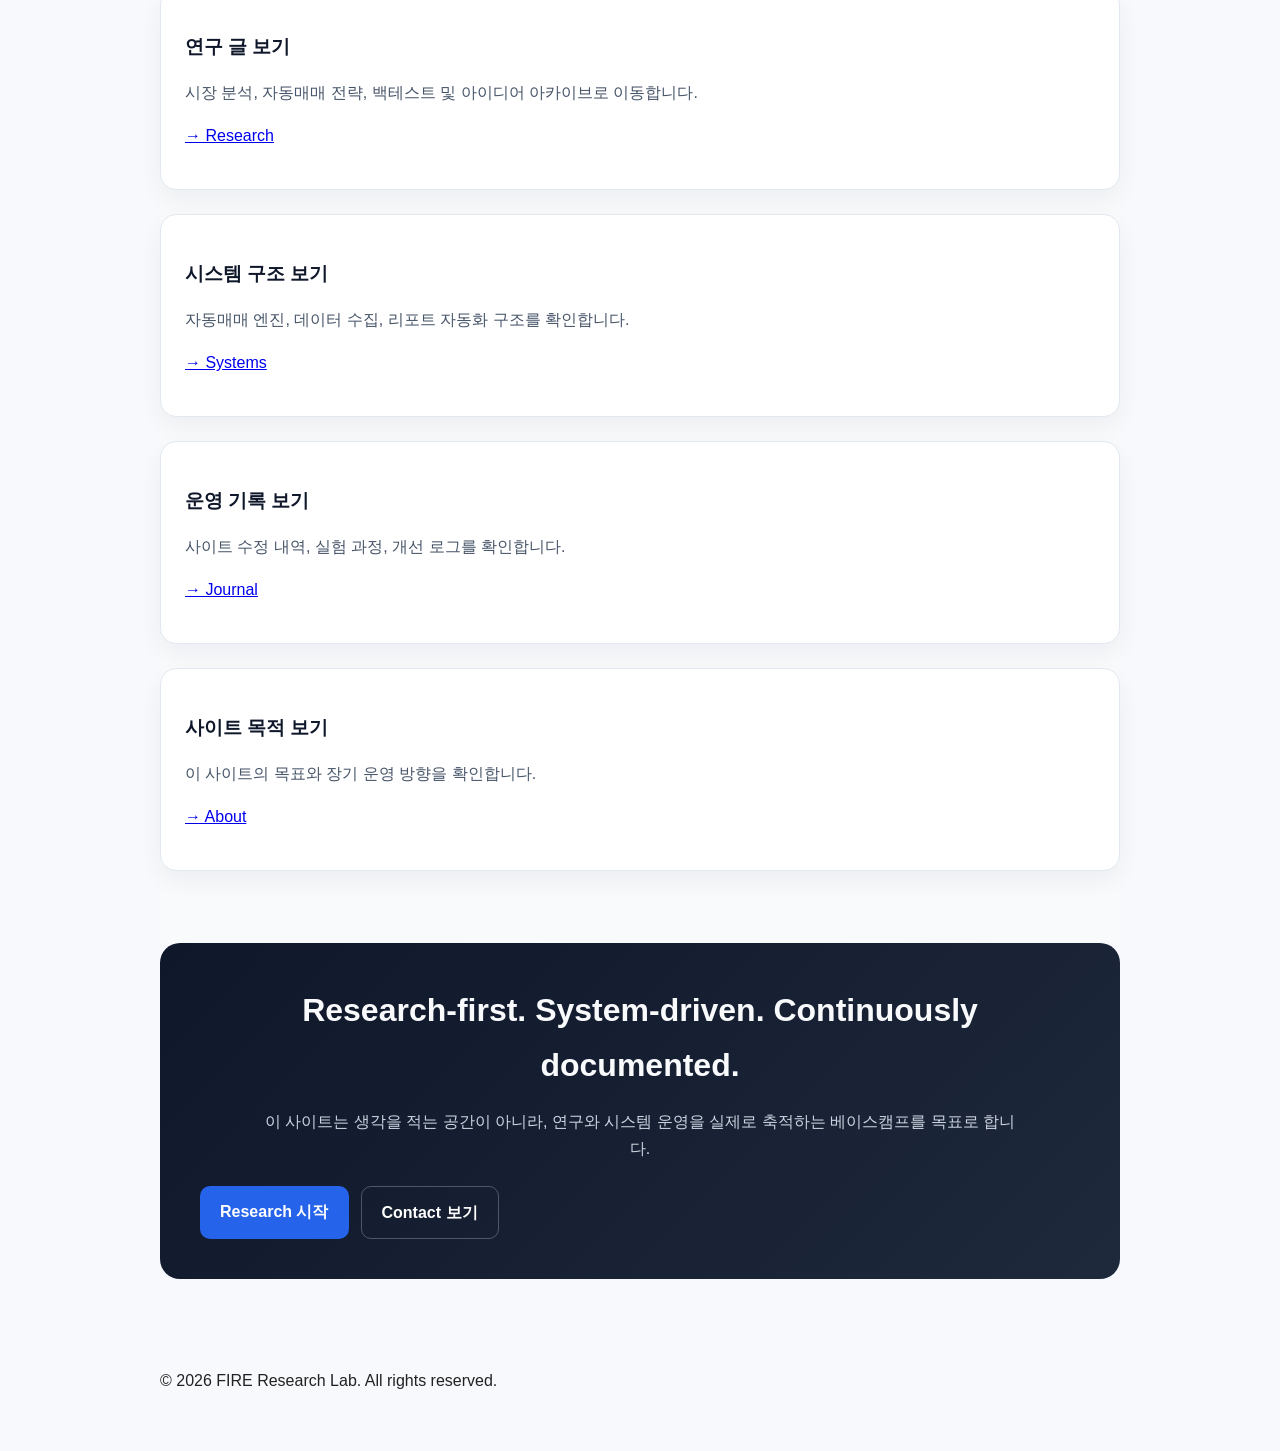
==== commit 1c1deb37: "Update index.html" ====
--- a/index.html
+++ b/index.html
@@ -35,6 +35,8 @@
         <a href="research.html">Research</a>
         <a href="systems.html">Systems</a>
         <a href="journal.html">Journal</a>
+
+        <a href="dashboard.html">Dashboard</a>
         <a href="about.html">About</a>
         <a href="contact.html">Contact</a>
       </nav>
--- a/css/style.css
+++ b/css/style.css
@@ -475,3 +475,142 @@
     grid-template-columns: 1fr;
   }
 }
+
+/* =========================
+   Research Post Cards
+========================= */
+
+.post-list {
+  display: grid;
+  gap: 20px;
+}
+
+.post-card {
+  background: #ffffff;
+  border: 1px solid #e2e8f0;
+  border-radius: 16px;
+  padding: 24px;
+  box-shadow: 0 10px 24px rgba(15, 23, 42, 0.05);
+  transition: transform 0.2s ease, box-shadow 0.2s ease;
+}
+
+.post-card:hover {
+  transform: translateY(-2px);
+  box-shadow: 0 14px 30px rgba(15, 23, 42, 0.08);
+}
+
+.post-meta {
+  margin: 0 0 10px;
+  font-size: 0.92rem;
+  font-weight: 700;
+  color: #2563eb;
+}
+
+.post-title {
+  margin: 0 0 12px;
+  font-size: 1.35rem;
+  line-height: 1.4;
+}
+
+.post-title a {
+  color: #0f172a;
+  text-decoration: none;
+}
+
+.post-title a:hover {
+  color: #2563eb;
+}
+
+.post-excerpt {
+  margin: 0 0 16px;
+  color: #475569;
+  line-height: 1.8;
+}
+
+.post-link {
+  margin: 0;
+}
+
+.post-link a {
+  color: #2563eb;
+  font-weight: 700;
+  text-decoration: none;
+}
+
+.post-link a:hover {
+  text-decoration: underline;
+}
+
+.code-block {
+  background: #0f172a;
+  color: #e2e8f0;
+  padding: 20px;
+  border-radius: 14px;
+  overflow-x: auto;
+  font-size: 0.95rem;
+  line-height: 1.7;
+}
+
+.code-block code {
+  font-family: Consolas, Monaco, monospace;
+}
+
+@media (max-width: 768px) {
+  .post-card {
+    padding: 20px;
+  }
+
+  .post-title {
+    font-size: 1.15rem;
+  }
+
+  .code-block {
+    font-size: 0.88rem;
+    padding: 16px;
+  }
+}
+
+
+/* =========================
+   Article Image Support
+========================= */
+
+.article-cover {
+  margin: 0 0 24px;
+}
+
+.article-cover img {
+  display: block;
+  width: 100%;
+  max-width: 100%;
+  border-radius: 16px;
+  border: 1px solid #e2e8f0;
+  box-shadow: 0 10px 24px rgba(15, 23, 42, 0.06);
+}
+
+
+/* =========================
+   Research card thumbnail
+========================= */
+.post-card-thumb {
+  width: 100%;
+  aspect-ratio: 16 / 9;
+  overflow: hidden;
+  border-radius: 12px;
+  margin-bottom: 14px;
+  background: #f3f4f6;
+}
+
+.post-card-thumb img {
+  width: 100%;
+  height: 100%;
+  object-fit: cover;
+  display: block;
+}
+
+
+.post-card-link {
+  text-decoration: none;
+  color: inherit;
+  display: block;
+}
